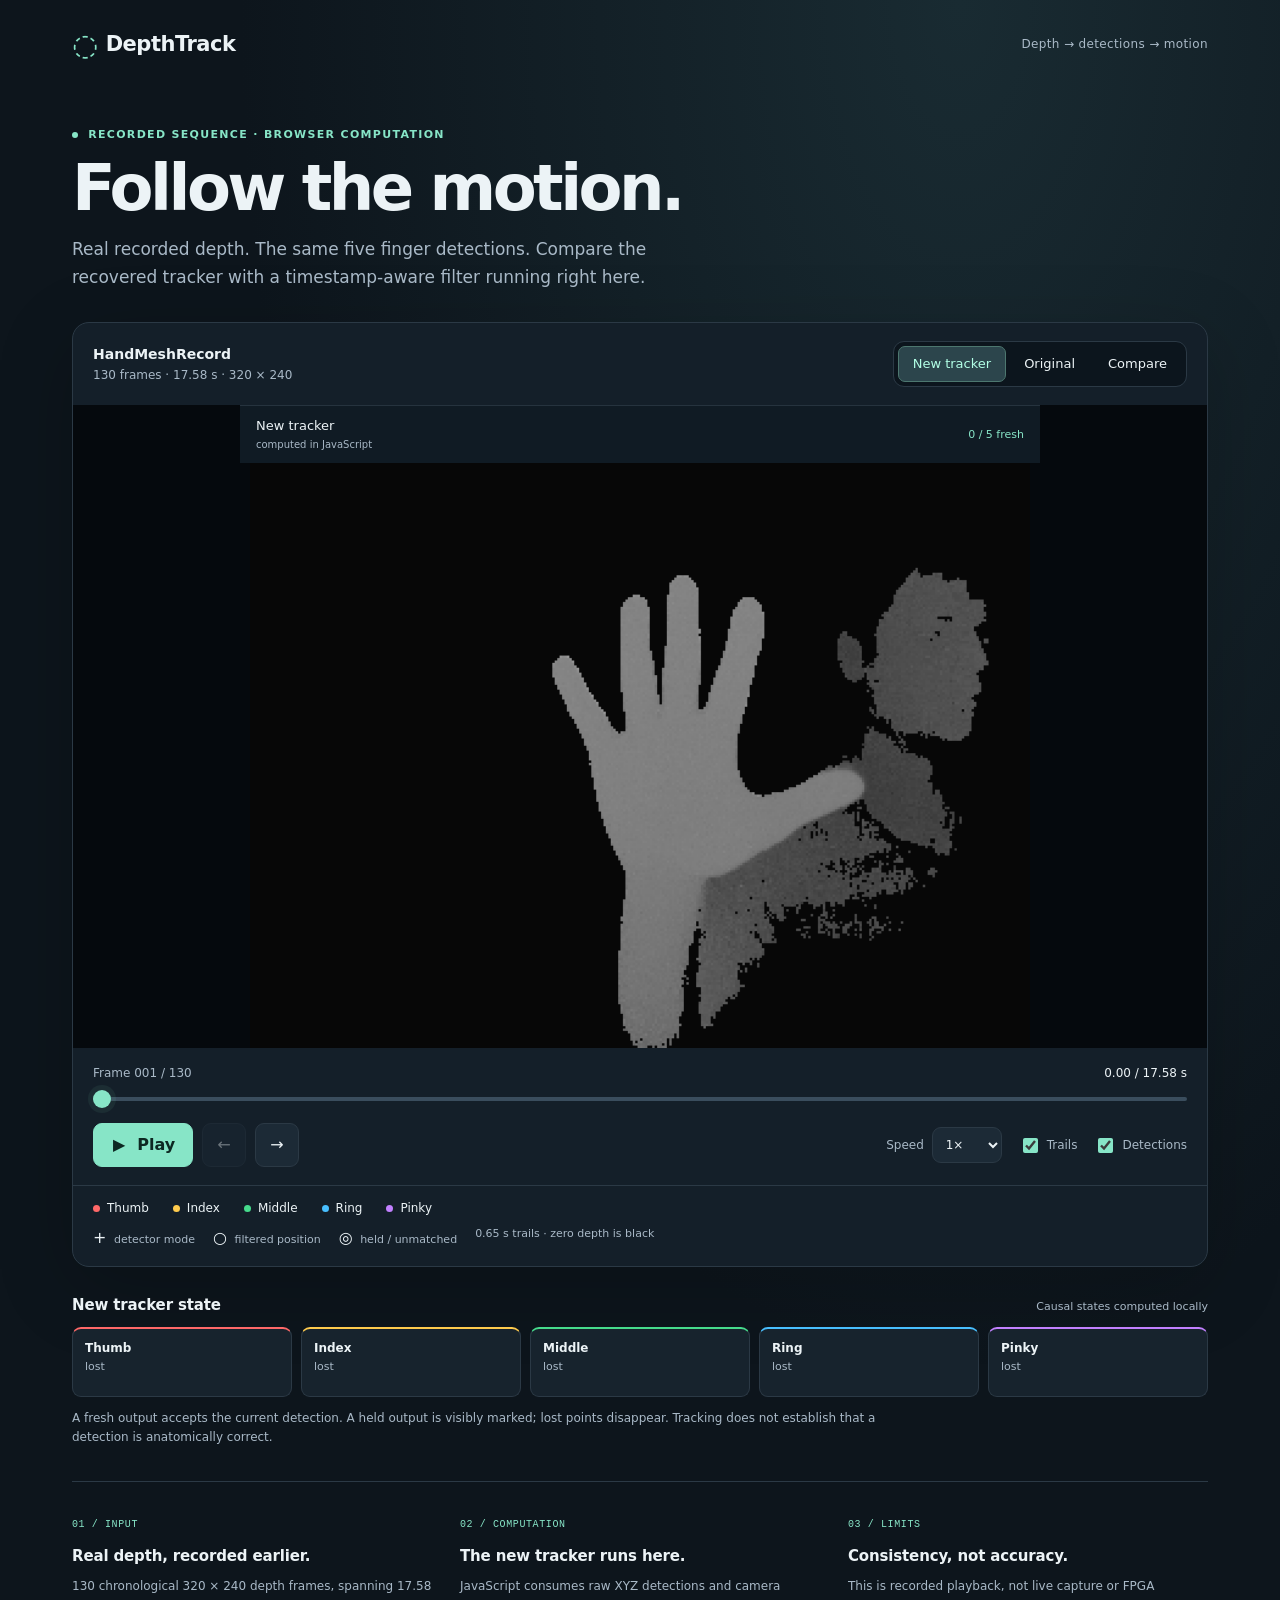
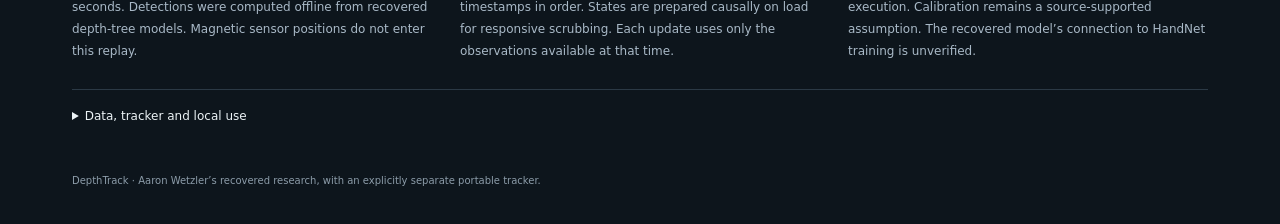
==== web/index.html @ b3b17e62 "Add portable depth inference, causal tracking and recorded platform demos" ====
<!doctype html>
<html lang="en">
<head>
  <meta charset="utf-8">
  <meta name="viewport" content="width=device-width, initial-scale=1, viewport-fit=cover">
  <meta name="theme-color" content="#0d151c">
  <meta name="description" content="Replay real recorded depth and compare temporal finger tracking. The causal tracker runs in your browser.">
  <link rel="icon" href="data:image/svg+xml,%3Csvg xmlns='http://www.w3.org/2000/svg' viewBox='0 0 32 32'%3E%3Crect width='32' height='32' rx='8' fill='%230d151c'/%3E%3Ccircle cx='16' cy='16' r='9' fill='none' stroke='%2387e5c7' stroke-width='3' stroke-dasharray='2 2'/%3E%3C/svg%3E">
  <title>DepthTrack · recorded depth, real tracking</title>
  <link rel="stylesheet" href="./style.css">
</head>
<body>
  <header class="site-header wrap">
    <a class="wordmark" href="./" aria-label="DepthTrack home"><span class="brand-mark" aria-hidden="true">◌</span> DepthTrack</a>
    <span class="header-note">Depth → detections → motion</span>
  </header>
  <main class="wrap">
    <section class="intro">
      <p class="eyebrow"><span class="status-dot" aria-hidden="true"></span> Recorded sequence · browser computation</p>
      <h1>Follow the motion.</h1>
      <p class="lede">Real recorded depth. The same five finger detections. Compare the recovered tracker with a timestamp-aware filter running right here.</p>
    </section>

    <section class="player" aria-label="Recorded depth player" aria-busy="true" id="player">
      <div class="player-top">
        <div class="clip-title"><strong>HandMeshRecord</strong><span id="clip-meta">Loading local sequence…</span></div>
        <div class="segmented" role="group" aria-label="Tracking view">
          <button type="button" data-view="improved" aria-pressed="true">New tracker</button>
          <button type="button" data-view="baseline" aria-pressed="false">Original</button>
          <button type="button" data-view="compare" aria-pressed="false">Compare</button>
        </div>
      </div>

      <div class="error-box" id="error" hidden role="alert"></div>
      <div class="viewports" id="viewports" data-view="improved">
        <figure class="viewport" id="baseline-panel" hidden>
          <figcaption><span>Original tracker <small>recovered output</small></span><span class="fresh-count" id="baseline-count">—</span></figcaption>
          <canvas id="baseline-canvas" width="640" height="480" role="img" aria-label="Original tracker over recorded depth"></canvas>
        </figure>
        <figure class="viewport" id="improved-panel">
          <figcaption><span>New tracker <small>computed in JavaScript</small></span><span class="fresh-count" id="improved-count">—</span></figcaption>
          <canvas id="improved-canvas" width="640" height="480" role="img" aria-label="New tracker over recorded depth"></canvas>
        </figure>
      </div>

      <div class="loading" id="loading">Loading depth frames and preparing the causal tracker…</div>
      <div class="transport">
        <div class="timeline-heading"><span id="frame-label">Frame — / —</span><output id="time-label" for="scrub">0.00 s</output></div>
        <label class="sr-only" for="scrub">Recorded frame</label>
        <input type="range" id="scrub" min="0" max="0" value="0" step="1" disabled>
        <div class="control-row">
          <div class="playback-buttons">
            <button type="button" class="play primary" id="play" disabled aria-label="Play recorded sequence"><span aria-hidden="true">▶</span> Play</button>
            <button type="button" id="previous" class="step" disabled aria-label="Previous frame">←</button>
            <button type="button" id="next" class="step" disabled aria-label="Next frame">→</button>
          </div>
          <div class="playback-options">
            <label class="speed-label" for="speed">Speed <select id="speed"><option value="0.5">0.5×</option><option value="1" selected>1×</option><option value="2">2×</option></select></label>
            <label class="checkbox"><input type="checkbox" id="show-trails" checked> Trails</label>
            <label class="checkbox"><input type="checkbox" id="show-raw" checked> Detections</label>
          </div>
        </div>
      </div>

      <div class="legend" aria-label="Fingertip colors">
        <span style="--finger:#ff6868">Thumb</span><span style="--finger:#ffcb4d">Index</span><span style="--finger:#46db8c">Middle</span><span style="--finger:#48bfff">Ring</span><span style="--finger:#c280ff">Pinky</span>
      </div>
      <div class="key"><span><b aria-hidden="true">+</b> detector mode</span><span><b aria-hidden="true">○</b> filtered position</span><span><b class="held-symbol" aria-hidden="true">◎</b> held / unmatched</span><span>0.65 s trails · zero depth is black</span></div>
    </section>

    <section class="readout" aria-labelledby="state-heading">
      <div class="section-heading"><h2 id="state-heading">New tracker state</h2><span id="computation-label">JavaScript tracker</span></div>
      <div class="finger-states" id="finger-states"></div>
      <p class="state-explanation">A fresh output accepts the current detection. A held output is visibly marked; lost points disappear. Tracking does not establish that a detection is anatomically correct.</p>
    </section>

    <section class="notes-grid">
      <article class="note"><span class="note-number">01 / INPUT</span><h2>Real depth, recorded earlier.</h2><p>130 chronological 320 × 240 depth frames, spanning 17.58 seconds. Detections were computed offline from recovered depth-tree models. Magnetic sensor positions do not enter this replay.</p></article>
      <article class="note"><span class="note-number">02 / COMPUTATION</span><h2>The new tracker runs here.</h2><p>JavaScript consumes raw XYZ detections and camera timestamps in order. States are prepared causally on load for responsive scrubbing. Each update uses only the observations available at that time.</p></article>
      <article class="note"><span class="note-number">03 / LIMITS</span><h2>Consistency, not accuracy.</h2><p>This is recorded playback, not live capture or FPGA execution. Calibration remains a source-supported assumption. The recovered model’s connection to HandNet training is unverified.</p></article>
    </section>
    <details class="technical"><summary>Data, tracker and local use</summary><div><p>The new implementation is a speed-adaptive vector 1€ filter with an explicit missing-observation and jump lifecycle. The original pane uses saved output from Aaron Wetzler’s recovered temporal tracker. Both show identical detector modes, timestamps, projection and trail duration.</p><p>All assets are local to this page. Once loaded, replay needs no network requests. No camera access, analytics, external scripts or fonts. Serve this folder over HTTP; see <a href="./README.md">the viewer README</a> for Mac, Linux and phone instructions.</p><p><a href="./data/sequence.json" download>Download replay data</a> · <a href="./tracker.mjs" download>JavaScript tracker</a></p></div></details>
    <p class="footer">DepthTrack · Aaron Wetzler’s recovered research, with an explicitly separate portable tracker.</p>
    <p class="sr-only" id="announcement" aria-live="polite"></p>
    <noscript><div class="error-box">This recorded viewer needs JavaScript to run the tracker. You can still <a href="./data/sequence.json">read the replay data</a> or <a href="./data/depth-atlas.png">open the recorded depth atlas</a>.</div></noscript>
  </main>
  <script type="module" src="./app.mjs"></script>
  <script>
    // Keep module-loading failures visible even when the application never starts.
    setTimeout(function () {
      if (document.documentElement.dataset.appState) return;
      var error = document.getElementById('error');
      error.hidden = false;
      error.textContent = 'The viewer could not start. Serve the complete web folder over HTTP, including its JavaScript and data files, then reload.';
      document.getElementById('loading').hidden = true;
      document.getElementById('player').setAttribute('aria-busy', 'false');
    }, 20000);
  </script>
</body>
</html>
---- web/style.css ----
:root { color-scheme: dark; --bg:#0d151c; --panel:#141f29; --line:#2b3945; --muted:#a9b9c7; --ink:#ecf3f6; --accent:#87e5c7; }
* { box-sizing:border-box; }
[hidden] { display:none !important; }
body { margin:0; background:radial-gradient(ellipse at 75% 0%,#192b32 0,transparent 45rem),var(--bg); color:var(--ink); font:16px/1.6 system-ui,-apple-system,BlinkMacSystemFont,"Segoe UI",sans-serif; }
a { color:var(--accent); text-underline-offset:3px; }
button,select,input { font:inherit; }
button,select { min-height:44px; color:var(--ink); background:#1c2a36; border:1px solid var(--line); border-radius:9px; padding:8px 14px; cursor:pointer; }
button:hover { background:#283d4b; }
button:disabled { opacity:.4; cursor:default; }
button:focus-visible,input:focus-visible,select:focus-visible,a:focus-visible,summary:focus-visible { outline:3px solid var(--accent); outline-offset:4px; }
.wrap { width:min(1136px,calc(100% - 64px)); margin-inline:auto; }
.site-header { padding-block:28px; display:flex; align-items:center; justify-content:space-between; gap:20px; }
.wordmark { display:flex; align-items:center; gap:8px; color:var(--ink); text-decoration:none; font-weight:720; letter-spacing:-.5px; font-size:21px; }
.brand-mark { color:var(--accent); font-size:30px; line-height:1; }
.header-note { font-size:12px; color:var(--muted); letter-spacing:.03em; }
.intro { padding:36px 0 31px; max-width:760px; }
.eyebrow { margin:0 0 12px; text-transform:uppercase; letter-spacing:.12em; font-size:11px; font-weight:650; color:var(--accent); }
.status-dot { display:inline-block; width:6px; height:6px; border-radius:50%; background:var(--accent); margin-right:5px; }
h1 { margin:0 0 12px; font-size:clamp(36px,6.4vw,64px); letter-spacing:-.055em; line-height:1.06; font-weight:650; }
.lede { max-width:650px; margin:0; color:var(--muted); font-size:17px; line-height:1.65; }
.player { border:1px solid var(--line); background:var(--panel); border-radius:17px; overflow:hidden; box-shadow:0 20px 80px #0003; }
.player-top { display:flex; justify-content:space-between; align-items:center; gap:18px; padding:18px 20px; }
.clip-title { display:flex; flex-direction:column; font-size:14px; }
.clip-title strong { font-weight:600; }
.clip-title span { color:var(--muted); font-size:12px; }
.segmented { display:flex; padding:4px; background:#0c151d; border:1px solid var(--line); border-radius:11px; flex-shrink:0; gap:3px; }
.segmented button { border-color:transparent; background:transparent; font-size:13px; padding:5px 14px; min-height:36px; border-radius:7px; }
.segmented button[aria-pressed="true"] { background:#2c454c; color:#b2ffe6; border-color:#4d776f; }
.viewports { display:grid; background:#05090d; gap:1px; }
.viewports[data-view="compare"] { grid-template-columns:1fr 1fr; }
.viewport { margin:0; min-width:0; }
.viewport figcaption { display:flex; justify-content:space-between; gap:10px; align-items:center; padding:10px 16px; font-size:13px; border-top:1px solid #26333e; background:#101b24; }
.viewport figcaption small { display:block; font-size:10px; color:var(--muted); }
.fresh-count { font-size:11px; white-space:nowrap; color:var(--accent); }
canvas { display:block; width:100%; height:auto; max-height:65vh; object-fit:contain; aspect-ratio:4/3; background:#05090d; }
.viewports:not([data-view="compare"]) .viewport { width:100%; max-width:800px; margin-inline:auto; }
.loading { padding:55px 20px; color:var(--muted); text-align:center; }
.transport { padding:16px 20px 18px; }
.timeline-heading { display:flex; justify-content:space-between; font-size:12px; color:var(--muted); font-variant-numeric:tabular-nums; }
#time-label { color:var(--ink); }
input[type="range"] { appearance:none; -webkit-appearance:none; display:block; width:100%; height:28px; background:transparent; cursor:pointer; margin:2px 0 10px; touch-action:pan-y; }
input[type="range"]::-webkit-slider-runnable-track { height:4px; background:#3a4d5d; border-radius:4px; }
input[type="range"]::-moz-range-track { height:4px; background:#3a4d5d; border-radius:4px; }
input[type="range"]::-webkit-slider-thumb { appearance:none; -webkit-appearance:none; height:18px; width:18px; background:var(--accent); border-radius:50%; margin-top:-7px; box-shadow:0 0 0 5px #87e5c711; }
input[type="range"]::-moz-range-thumb { height:18px; width:18px; border:0; background:var(--accent); border-radius:50%; }
.control-row,.playback-buttons,.playback-options { display:flex; align-items:center; gap:9px; }
.control-row { justify-content:space-between; flex-wrap:wrap; row-gap:14px; }
.primary { background:var(--accent); color:#0d2822; border-color:var(--accent); font-weight:650; }
.primary:hover { background:#adf6dd; }
.play { min-width:100px; }
.play span { display:inline-block; width:17px; margin-right:4px; }
.step { padding:7px 14px; min-width:44px; }
.playback-options { gap:17px; color:var(--muted); font-size:12px; }
.speed-label { white-space:nowrap; }
.speed-label select { font-size:12px; padding:4px 9px; margin-left:4px; min-height:36px; }
.checkbox { cursor:pointer; min-height:44px; display:flex; align-items:center; gap:6px; }
.checkbox input { accent-color:var(--accent); width:15px; height:15px; }
.legend { display:flex; flex-wrap:wrap; gap:7px 24px; padding:13px 20px 7px; border-top:1px solid var(--line); font-size:12px; }
.legend span::before { content:""; display:inline-block; width:7px; height:7px; background:var(--finger); margin-right:7px; border-radius:50%; }
.key { display:flex; flex-wrap:wrap; gap:4px 18px; font-size:11px; color:var(--muted); padding:0 20px 15px; }
.key b { font-size:16px; font-weight:400; color:var(--ink); margin-right:4px; }
.readout { margin:26px 0 34px; }
.section-heading { display:flex; justify-content:space-between; align-items:baseline; gap:15px; margin-bottom:10px; }
h2 { font-size:15px; font-weight:600; margin:0; letter-spacing:-.01em; }
.section-heading span { color:var(--muted); font-size:11px; }
.finger-states { display:grid; grid-template-columns:repeat(5,1fr); gap:9px; }
.finger-state { background:#17232d; border:1px solid var(--line); border-top:2px solid var(--finger); border-radius:9px; padding:10px 12px; min-height:70px; }
.finger-state strong { display:block; font-size:12px; font-weight:600; }
.finger-state span { display:block; color:var(--muted); font-size:11px; }
.state-explanation { color:var(--muted); font-size:12px; margin-top:12px; max-width:850px; }
.notes-grid { display:grid; grid-template-columns:repeat(3,1fr); gap:28px; padding:27px 0; border-top:1px solid var(--line); }
.note-number { font:10px ui-monospace,SFMono-Regular,Consolas,monospace; color:var(--accent); letter-spacing:.06em; }
.note h2 { margin:9px 0 8px; }
.note p { margin:0; color:var(--muted); font-size:12px; line-height:1.8; }
.technical { font-size:12px; color:var(--muted); border-top:1px solid var(--line); padding:17px 0; }
.technical summary { color:var(--ink); cursor:pointer; min-height:30px; }
.technical div { max-width:850px; }
.footer { color:#8c9ca9; font-size:10px; margin:19px 0 35px; }
.error-box { background:#3d2225; color:#ffd2cc; border:1px solid #ac6764; border-radius:9px; padding:15px; margin:15px 20px; font-size:14px; }
.sr-only { position:absolute; width:1px; height:1px; margin:-1px; padding:0; overflow:hidden; clip:rect(0,0,0,0); white-space:nowrap; border:0; }
@media(max-width:720px) {
  .wrap { width:calc(100% - 28px); }
  .site-header { padding-block:20px; }
  .header-note { font-size:10px; }
  .intro { padding:20px 2px 25px; }
  .lede { font-size:14px; }
  .player { border-radius:12px; }
  .player { display:flex; flex-direction:column; }
  .player-top { order:0; }
  .error-box,.loading { order:1; }
  .transport { order:2; border-block:1px solid var(--line); }
  .viewports { order:3; }
  .legend { order:4; }
  .key { order:5; }
  .player-top { align-items:stretch; flex-direction:column; padding:15px; gap:13px; }
  .clip-title { flex-direction:row; align-items:baseline; justify-content:space-between; gap:10px; }
  .clip-title strong { font-size:13px; }
  .clip-title span { font-size:10px; }
  .segmented button { flex:1; min-height:44px; }
  .viewports[data-view="compare"] { grid-template-columns:1fr; }
  .transport { padding:13px 14px; }
  .playback-options { width:100%; justify-content:space-between; gap:9px; }
  .speed-label select { min-height:44px; }
  .legend { gap:7px 15px; padding-inline:14px; font-size:11px; }
  .key { padding-inline:14px; font-size:10px; gap:3px 12px; }
  .finger-states { gap:5px; }
  .finger-state { padding:8px 5px; }
  .finger-state strong { font-size:10px; }
  .finger-state span { font-size:9px; }
  .notes-grid { grid-template-columns:1fr; gap:23px; }
  .note p { font-size:13px; }
  .notes-grid h2 { font-size:16px; }
  .error-box { margin:12px; }
}
@media(prefers-reduced-motion:reduce) { * { scroll-behavior:auto !important; } }
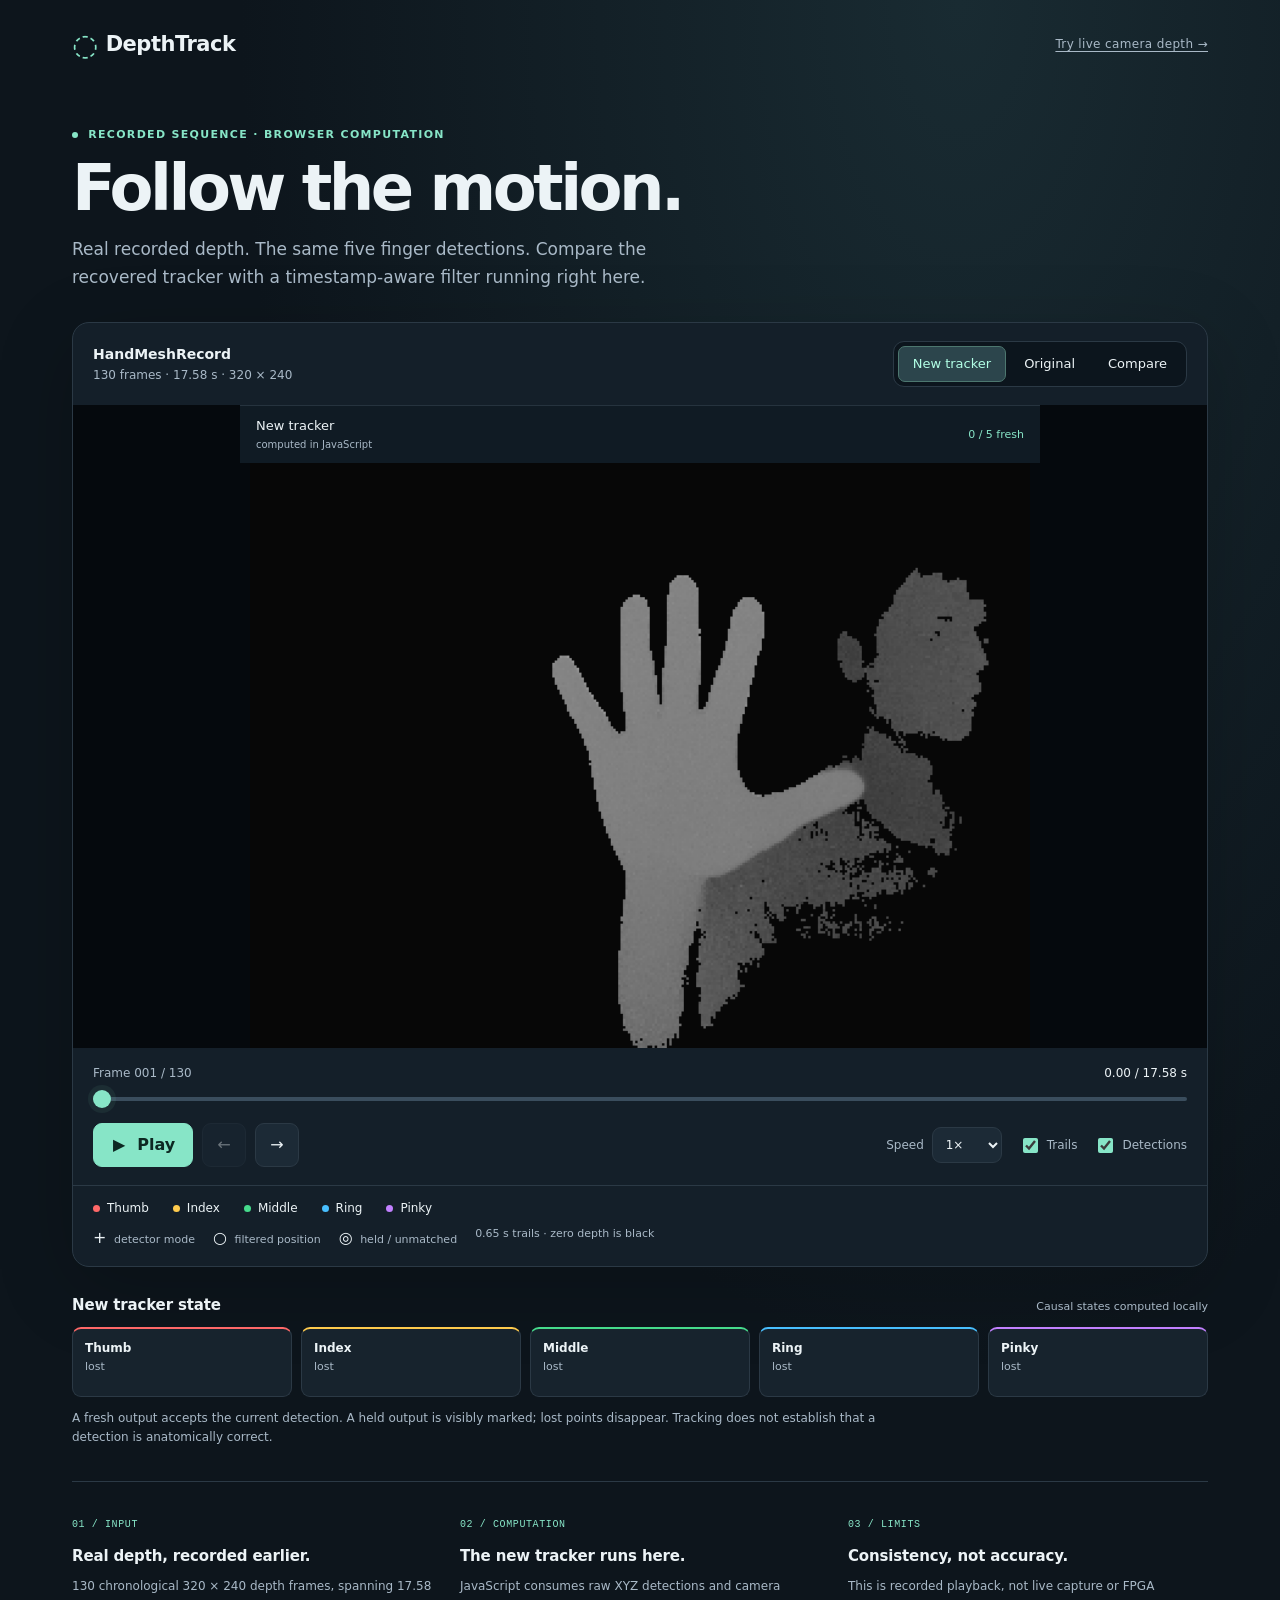
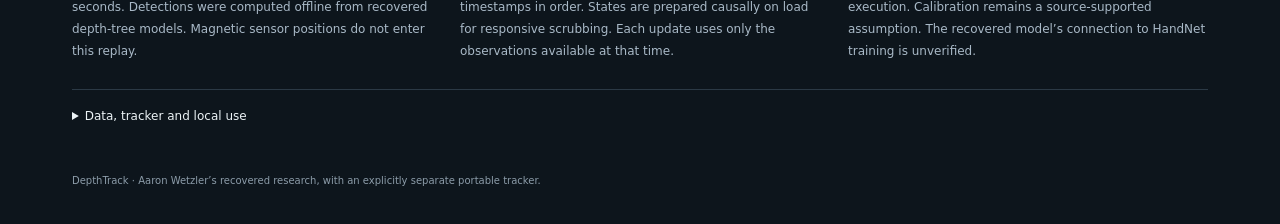
==== commit de334f7e: "Add local monocular depth camera and calibrated tree experiment" ====
--- a/web/index.html
+++ b/web/index.html
@@ -12,7 +12,7 @@
 <body>
   <header class="site-header wrap">
     <a class="wordmark" href="./" aria-label="DepthTrack home"><span class="brand-mark" aria-hidden="true">◌</span> DepthTrack</a>
-    <span class="header-note">Depth → detections → motion</span>
+    <a class="header-note" href="./live/">Try live camera depth →</a>
   </header>
   <main class="wrap">
     <section class="intro">
